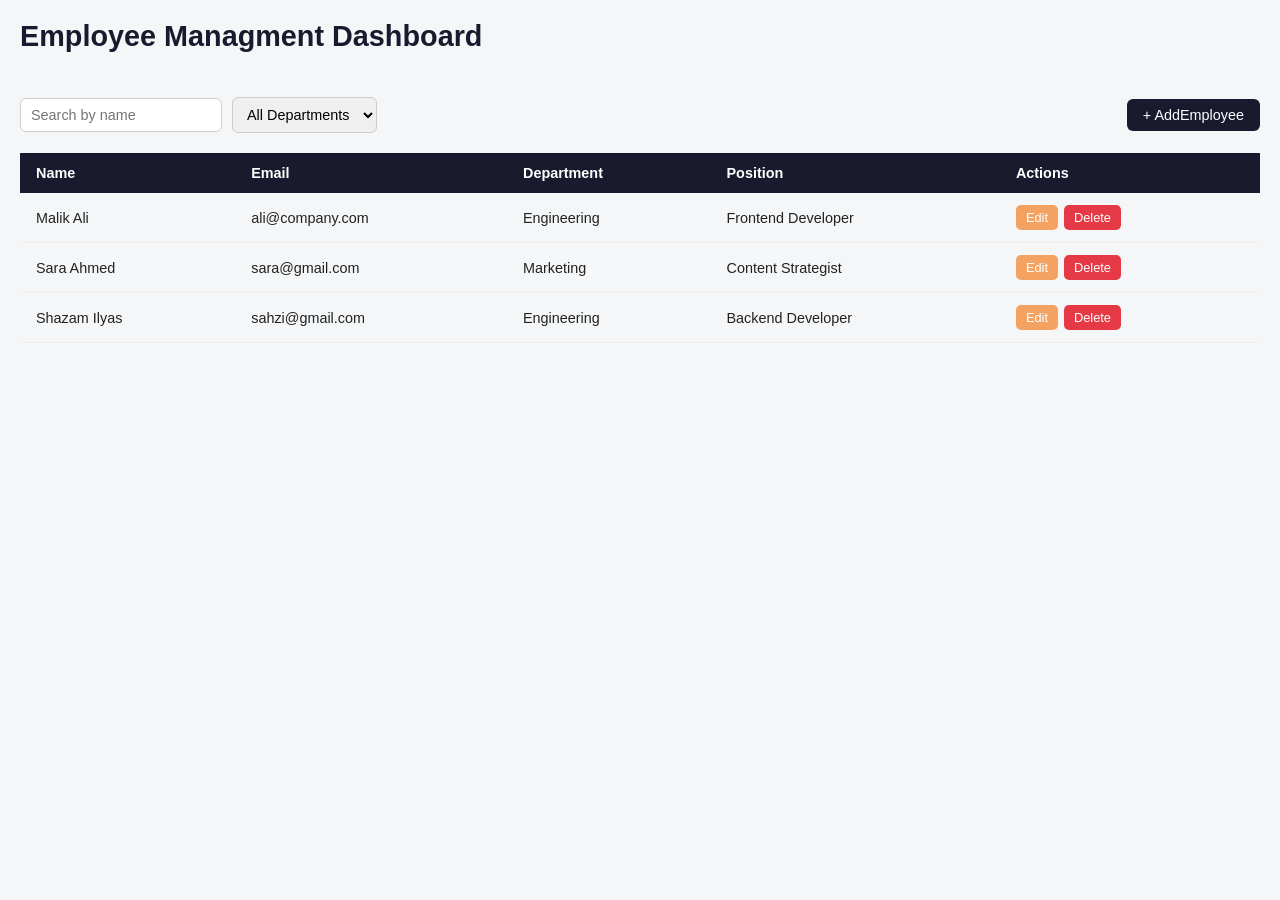
==== Employee Managment Dashboard/index.html @ 3837b7ad "Implement employee management dashboard with CRUD functionality and filtering options" ====
<!DOCTYPE html>
<html lang="en">
<head>
    <meta charset="UTF-8">
    <meta name="viewport" content="width=device-width, initial-scale=1.0">
    <link rel="stylesheet" href="style.css">
    <title>Employee Managment Dashboard</title>
</head>
<body>

<header>

    <h1>Employee Managment Dashboard</h1>
   
</header>

<section id="statsSection">
         <!-- <----dashboard stats card will render here---> 
</section>

<section id="controls">
    <input type="search" id="searchInput" placeholder="Search by name">

    <select id="departmentFilter">
        <option value="all">All Department</option>
    </select>

    <button id="addEmployeeBtn">+ AddEmployee</button>
</section>

<section id="tableSEction">
    <table id="employeeTable">
        <thead>
            <tr>
                <th>Name</th>
                <th>Email</th>
                <th>Department</th>
                <th>Position</th>
                <th>Actions</th>
            </tr>
        </thead>
        <tbody id="employeeTableBody">
            <!--enployee rows will render here-->
        </tbody>
    </table>
</section>


<!--Add/Edit Empolyee  Modal Form-->
<div id="employeeModal" class="modal hidden">
    <div class="modal-content">
        <h2 id="modalTitle">Add Employee</h2>

        <form id="employeeForm">
            <label for="nameInput">Name</label>
            <input type="text" id="nameInput" required>

            <label for="emailInput">Email</label>
            <input type="email" id="emailInput" required>

            <label for="departmentInput">Department</label>
            <input type="text" id="departmentInput" required>

            <label for="positionInput">Position</label>
            <input type="text" id="positionInput">

            <div class="modal-actions">
                <button type="submit" id="saveEmployeeBtn">Save</button>
                <button type="button" id="cancelModalBtn">Cancel</button>
            </div>
        </form>
    </div>
</div>



    <script  type="module" src="app.js"></script>
    
</body>
</html>
---- Employee Managment Dashboard/style.css ----
* {
    box-sizing: border-box;
    margin: 0;
    padding: 0;
}

body {
    font-family: 'Segoe UI', Arial, sans-serif;
    background-color: #f4f6f8;
    color: #222;
    padding: 20px;
}

header {
    margin-bottom: 20px;
}

header h1 {
    font-size: 1.8rem;
    color: #1a1a2e;
}

/* ================= STATS ================= */

#statsSection {
    display: flex;
    flex-wrap: wrap;
    gap: 16px;
    margin-bottom: 24px;
}

.stat-card {
    background: #fff;
    border-radius: 8px;
    padding: 16px 20px;
    box-shadow: 0 2px 6px rgba(0, 0, 0, 0.08);
    min-width: 160px;
    flex: 1;
}

.stat-card h3 {
    font-size: 0.8rem;
    text-transform: uppercase;
    color: #888;
    margin-bottom: 6px;
}

.stat-card p {
    font-size: 1.6rem;
    font-weight: 700;
    color: #1a1a2e;
}

/* ================= CONTROLS ================= */

#controls {
    display: flex;
    flex-wrap: wrap;
    gap: 10px;
    align-items: center;
    margin-bottom: 20px;
}

#controls input,
#controls select {
    padding: 8px 10px;
    border: 1px solid #ccc;
    border-radius: 6px;
    font-size: 0.9rem;
}

#addEmployeeBtn {
    padding: 8px 16px;
    background-color: #1a1a2e;
    color: #fff;
    border: none;
    border-radius: 6px;
    cursor: pointer;
    font-size: 0.9rem;
    margin-left: auto;
}

#addEmployeeBtn:hover {
    background-color: #33335a;
}

/* ================= TABLE ================= */

#tableSection {
    background: #fff;
    border-radius: 8px;
    overflow-x: auto;
    box-shadow: 0 2px 6px rgba(0, 0, 0, 0.08);
}

table {
    width: 100%;
    border-collapse: collapse;
}

thead {
    background-color: #1a1a2e;
    color: #fff;
}

th, td {
    text-align: left;
    padding: 12px 16px;
    font-size: 0.9rem;
}

tbody tr {
    border-bottom: 1px solid #eee;
}

tbody tr:hover {
    background-color: #f9f9fb;
}

.btn-edit,
.btn-delete {
    padding: 5px 10px;
    border: none;
    border-radius: 5px;
    font-size: 0.8rem;
    cursor: pointer;
    margin-right: 6px;
}

.btn-edit {
    background-color: #f4a261;
    color: #fff;
}

.btn-delete {
    background-color: #e63946;
    color: #fff;
}

/* ================= MODAL ================= */

.modal {
    position: fixed;
    top: 0;
    left: 0;
    width: 100%;
    height: 100%;
    background: rgba(0, 0, 0, 0.4);
    display: flex;
    justify-content: center;
    align-items: center;
    z-index: 100;
}

.modal.hidden {
    display: none;
}

.modal-content {
    background: #fff;
    border-radius: 8px;
    padding: 24px;
    width: 90%;
    max-width: 420px;
}

.modal-content h2 {
    margin-bottom: 16px;
    color: #1a1a2e;
}

#employeeForm label {
    display: block;
    font-size: 0.85rem;
    font-weight: 600;
    margin-bottom: 4px;
    margin-top: 12px;
}

#employeeForm input {
    width: 100%;
    padding: 8px 10px;
    border: 1px solid #ccc;
    border-radius: 6px;
    font-size: 0.9rem;
}

.modal-actions {
    display: flex;
    gap: 10px;
    margin-top: 20px;
}

.modal-actions button {
    flex: 1;
    padding: 10px;
    border: none;
    border-radius: 6px;
    font-size: 0.9rem;
    cursor: pointer;
}

#saveEmployeeBtn {
    background-color: #1a1a2e;
    color: #fff;
}

#cancelModalBtn {
    background-color: #eee;
    color: #333;
}

/* ================= RESPONSIVE ================= */

@media (max-width: 600px) {
    #controls {
        flex-direction: column;
        align-items: stretch;
    }

    #addEmployeeBtn {
        margin-left: 0;
    }

    th, td {
        padding: 8px 10px;
        font-size: 0.8rem;
    }
}
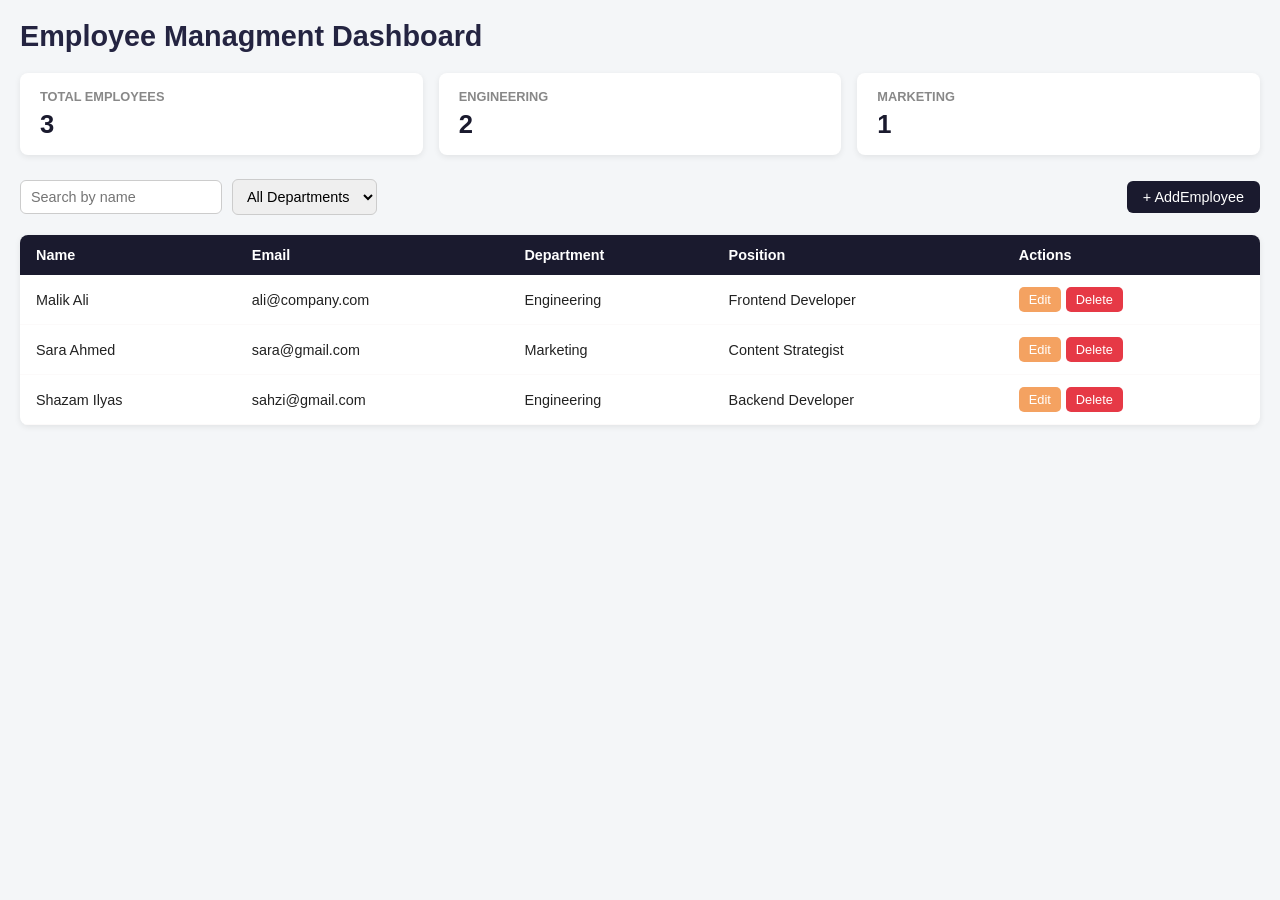
==== commit 245b0d72: "feat: add dashboard statistics and fix section ID in HTML" ====
--- a/Employee Managment Dashboard/index.html
+++ b/Employee Managment Dashboard/index.html
@@ -28,7 +28,8 @@
     <button id="addEmployeeBtn">+ AddEmployee</button>
 </section>
 
-<section id="tableSEction">
+
+<section id="tableSection">
     <table id="employeeTable">
         <thead>
             <tr>
--- a/Employee Managment Dashboard/style.css
+++ b/Employee Managment Dashboard/style.css
@@ -17,7 +17,7 @@
 
 header h1 {
     font-size: 1.8rem;
-    color: #1a1a2e;
+    color: #242441;
 }
 
 /* ================= STATS ================= */
@@ -55,7 +55,7 @@
 
 #controls {
     display: flex;
-    flex-wrap: wrap;
+    flex-wrap:wrap;
     gap: 10px;
     align-items: center;
     margin-bottom: 20px;
@@ -110,7 +110,7 @@
 }
 
 tbody tr {
-    border-bottom: 1px solid #eee;
+    border-bottom: 1px solid #fcfafa;
 }
 
 tbody tr:hover {
@@ -124,7 +124,7 @@
     border-radius: 5px;
     font-size: 0.8rem;
     cursor: pointer;
-    margin-right: 6px;
+    margin-right: 5px;
 }
 
 .btn-edit {
@@ -139,7 +139,7 @@
 
 /* ================= MODAL ================= */
 
-.modal {
+.employeemodal {
     position: fixed;
     top: 0;
     left: 0;
@@ -153,7 +153,7 @@
 }
 
 .modal.hidden {
-    display: none;
+    display:none;
 }
 
 .modal-content {
@@ -212,10 +212,10 @@
 
 /* ================= RESPONSIVE ================= */
 
-@media (max-width: 600px) {
+@media (max-width: 480px) {
     #controls {
         flex-direction: column;
-        align-items: stretch;
+        align-items:stretch;
     }
 
     #addEmployeeBtn {
